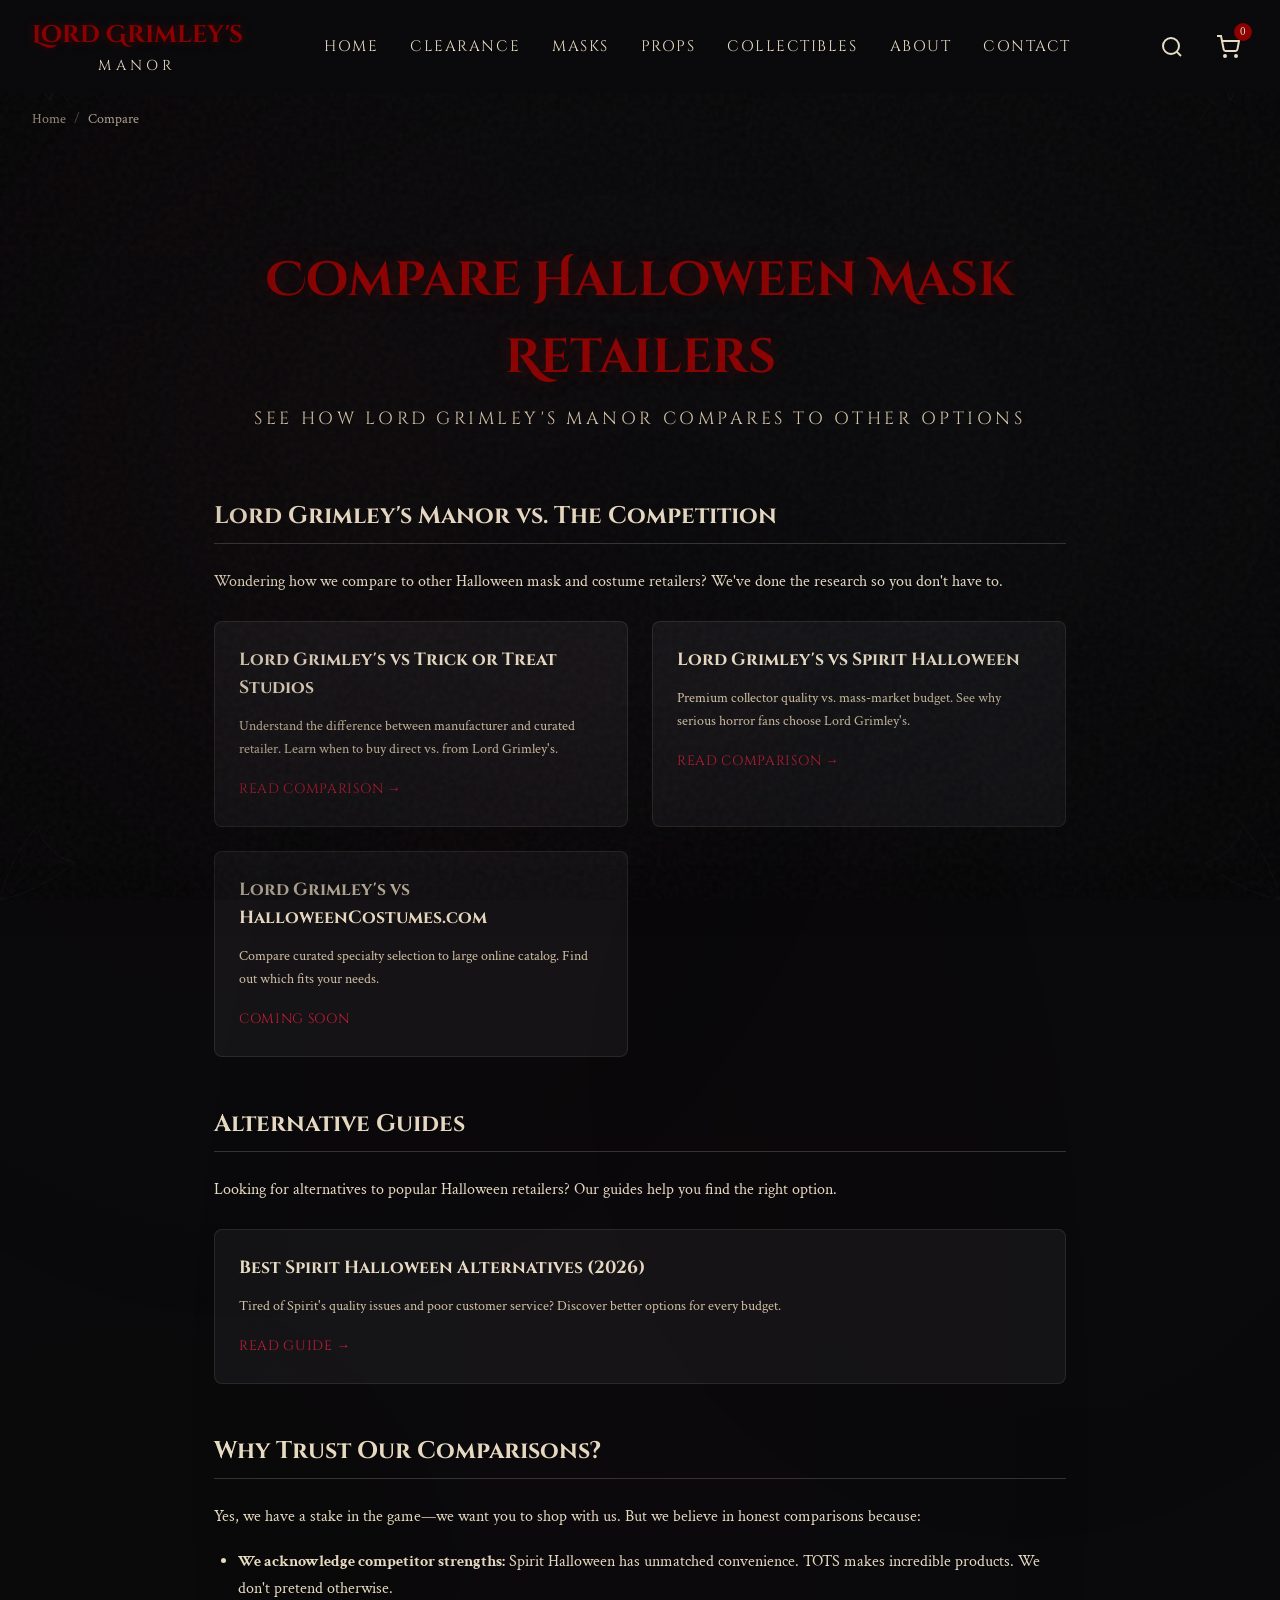
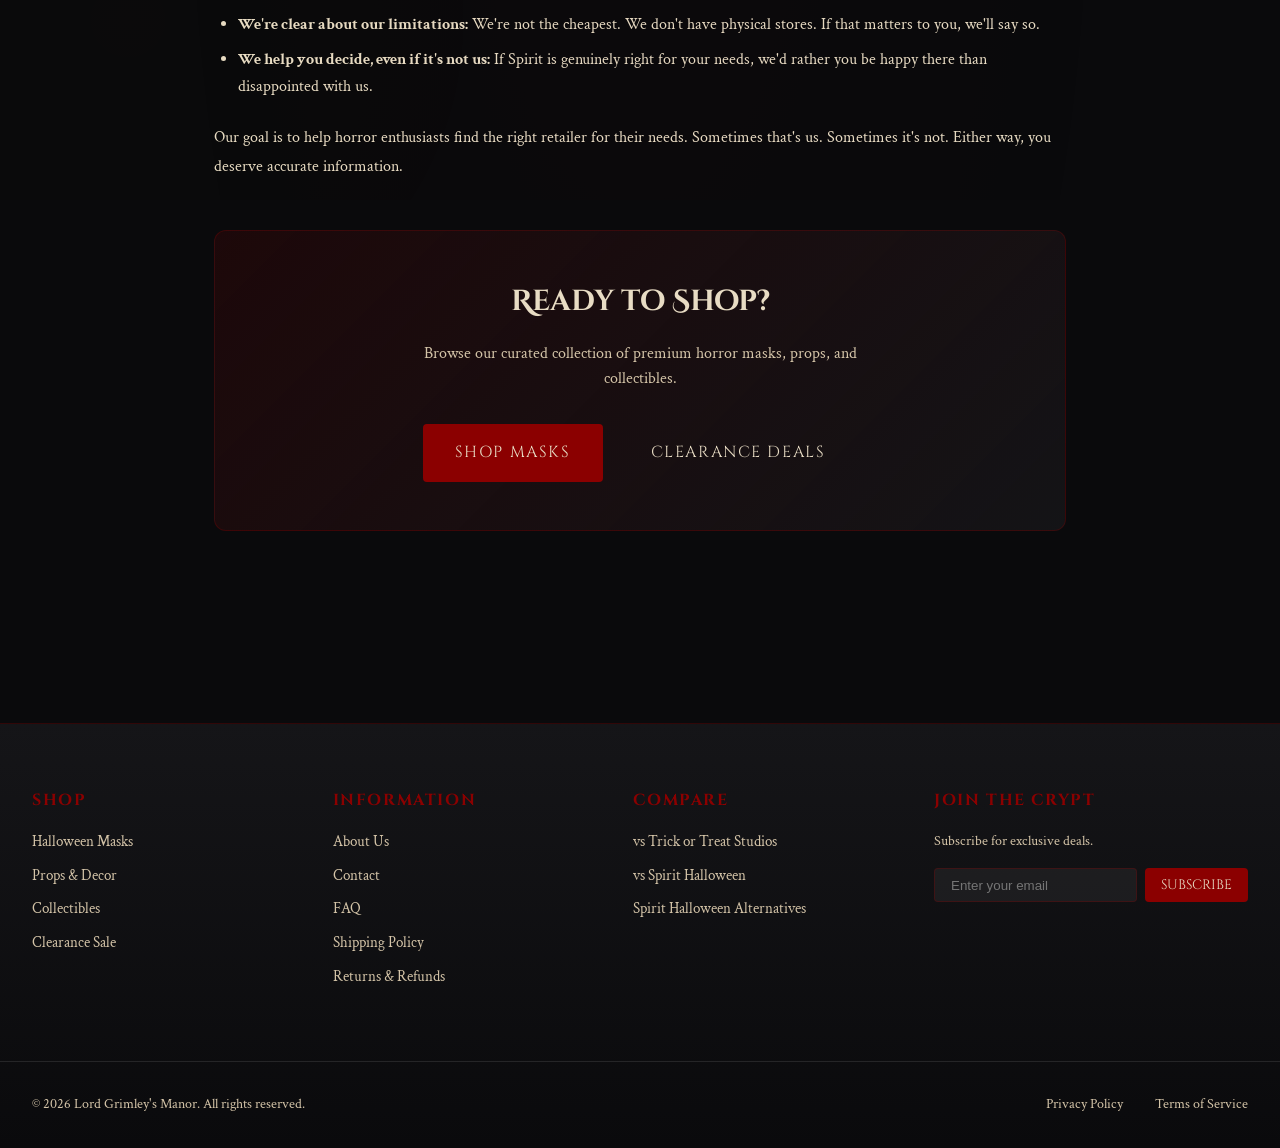
==== pages/compare/index.html @ bcb566b3 "Add competitor comparison pages and fix navigation Comparison Pages: - Lord Grimley's vs Trick or Tr" ====
<!DOCTYPE html>
<html lang="en">
<head>
  <meta charset="UTF-8">
  <meta name="viewport" content="width=device-width, initial-scale=1.0">
  <title>Compare Halloween Mask Retailers | Lord Grimley's Manor</title>
  <meta name="description" content="Compare Lord Grimley's Manor to other Halloween mask and costume retailers. See how we stack up against Spirit Halloween, Trick or Treat Studios, and more.">
  <link rel="canonical" href="https://www.lordgrimley.com/pages/compare/">

  <link rel="preconnect" href="https://fonts.googleapis.com">
  <link rel="preconnect" href="https://fonts.gstatic.com" crossorigin>
  <link href="https://fonts.googleapis.com/css2?family=Cinzel+Decorative:wght@400;700;900&family=Cinzel:wght@400;500;600;700&family=Crimson+Text:ital,wght@0,400;0,600;0,700;1,400&display=swap" rel="stylesheet">
  <link rel="stylesheet" href="../../styles.css">
  <link rel="stylesheet" href="../../effects.css">
</head>
<body>
  <!-- Header -->
  <header class="site-header">
    <div class="header-main">
      <a href="../../index.html" class="logo">
        <span class="logo-text">Lord Grimley's</span>
        <span class="logo-subtext">Manor</span>
      </a>
      <nav class="main-nav">
        <a href="../../index.html">Home</a>
        <a href="../collections.html?c=clearance-sale">Clearance</a>
        <a href="../collections.html?c=halloween-masks">Masks</a>
        <a href="../collections.html?c=props">Props</a>
        <a href="../collections.html?c=collectibles">Collectibles</a>
        <a href="../about.html">About</a>
        <a href="../contact.html">Contact</a>
      </nav>
      <div class="header-actions">
        <button class="search-toggle" aria-label="Search">
          <svg viewBox="0 0 24 24" width="24" height="24"><circle cx="11" cy="11" r="8"/><path d="m21 21-4.35-4.35"/></svg>
        </button>
        <a href="../cart.html" class="cart-link">
          <svg viewBox="0 0 24 24" width="24" height="24"><circle cx="9" cy="21" r="1"/><circle cx="20" cy="21" r="1"/><path d="M1 1h4l2.68 13.39a2 2 0 0 0 2 1.61h9.72a2 2 0 0 0 2-1.61L23 6H6"/></svg>
          <span class="cart-count">0</span>
        </a>
      </div>
    </div>
  </header>

  <!-- Breadcrumbs -->
  <nav class="breadcrumbs" aria-label="Breadcrumb">
    <ol>
      <li><a href="../../index.html">Home</a></li>
      <li>Compare</li>
    </ol>
  </nav>

  <!-- Page Content -->
  <main class="page-content">
    <article class="comparison-index-page">
      <header class="page-header">
        <h1 class="page-title">Compare Halloween Mask Retailers</h1>
        <p class="page-subtitle">See how Lord Grimley's Manor compares to other options</p>
      </header>

      <div class="comparison-index-content">
        <!-- Lord Grimley's vs Competitors -->
        <section class="comparison-section">
          <h2>Lord Grimley's Manor vs. The Competition</h2>
          <p>Wondering how we compare to other Halloween mask and costume retailers? We've done the research so you don't have to.</p>

          <div class="comparison-grid">
            <a href="lord-grimley-vs-trick-or-treat-studios.html" class="comparison-card">
              <h3>Lord Grimley's vs Trick or Treat Studios</h3>
              <p>Understand the difference between manufacturer and curated retailer. Learn when to buy direct vs. from Lord Grimley's.</p>
              <span class="comparison-card-cta">Read Comparison &rarr;</span>
            </a>

            <a href="lord-grimley-vs-spirit-halloween.html" class="comparison-card">
              <h3>Lord Grimley's vs Spirit Halloween</h3>
              <p>Premium collector quality vs. mass-market budget. See why serious horror fans choose Lord Grimley's.</p>
              <span class="comparison-card-cta">Read Comparison &rarr;</span>
            </a>

            <a href="lord-grimley-vs-halloweencostumes.html" class="comparison-card">
              <h3>Lord Grimley's vs HalloweenCostumes.com</h3>
              <p>Compare curated specialty selection to large online catalog. Find out which fits your needs.</p>
              <span class="comparison-card-cta">Coming Soon</span>
            </a>
          </div>
        </section>

        <!-- Alternatives Guides -->
        <section class="comparison-section">
          <h2>Alternative Guides</h2>
          <p>Looking for alternatives to popular Halloween retailers? Our guides help you find the right option.</p>

          <div class="comparison-grid">
            <a href="spirit-halloween-alternatives.html" class="comparison-card">
              <h3>Best Spirit Halloween Alternatives (2026)</h3>
              <p>Tired of Spirit's quality issues and poor customer service? Discover better options for every budget.</p>
              <span class="comparison-card-cta">Read Guide &rarr;</span>
            </a>
          </div>
        </section>

        <!-- Why Trust Our Comparisons -->
        <section class="comparison-section">
          <h2>Why Trust Our Comparisons?</h2>
          <p>Yes, we have a stake in the game—we want you to shop with us. But we believe in honest comparisons because:</p>
          <ul>
            <li><strong>We acknowledge competitor strengths:</strong> Spirit Halloween has unmatched convenience. TOTS makes incredible products. We don't pretend otherwise.</li>
            <li><strong>We're clear about our limitations:</strong> We're not the cheapest. We don't have physical stores. If that matters to you, we'll say so.</li>
            <li><strong>We help you decide, even if it's not us:</strong> If Spirit is genuinely right for your needs, we'd rather you be happy there than disappointed with us.</li>
          </ul>
          <p>Our goal is to help horror enthusiasts find the right retailer for their needs. Sometimes that's us. Sometimes it's not. Either way, you deserve accurate information.</p>
        </section>

        <!-- CTA -->
        <section class="comparison-cta">
          <h2>Ready to Shop?</h2>
          <p>Browse our curated collection of premium horror masks, props, and collectibles.</p>
          <div class="cta-buttons">
            <a href="../collections.html?c=halloween-masks" class="btn btn-primary">Shop Masks</a>
            <a href="../collections.html?c=clearance-sale" class="btn btn-secondary">Clearance Deals</a>
          </div>
        </section>
      </div>
    </article>
  </main>

  <!-- Footer -->
  <footer class="site-footer">
    <div class="footer-content">
      <div class="footer-section">
        <h3>Shop</h3>
        <ul>
          <li><a href="../collections.html?c=halloween-masks">Halloween Masks</a></li>
          <li><a href="../collections.html?c=props">Props & Decor</a></li>
          <li><a href="../collections.html?c=collectibles">Collectibles</a></li>
          <li><a href="../collections.html?c=clearance-sale">Clearance Sale</a></li>
        </ul>
      </div>
      <div class="footer-section">
        <h3>Information</h3>
        <ul>
          <li><a href="../about.html">About Us</a></li>
          <li><a href="../contact.html">Contact</a></li>
          <li><a href="../faq.html">FAQ</a></li>
          <li><a href="../shipping.html">Shipping Policy</a></li>
          <li><a href="../returns.html">Returns & Refunds</a></li>
        </ul>
      </div>
      <div class="footer-section">
        <h3>Compare</h3>
        <ul>
          <li><a href="lord-grimley-vs-trick-or-treat-studios.html">vs Trick or Treat Studios</a></li>
          <li><a href="lord-grimley-vs-spirit-halloween.html">vs Spirit Halloween</a></li>
          <li><a href="spirit-halloween-alternatives.html">Spirit Halloween Alternatives</a></li>
        </ul>
      </div>
      <div class="footer-section footer-newsletter">
        <h3>Join the Crypt</h3>
        <p>Subscribe for exclusive deals.</p>
        <form class="newsletter-form">
          <input type="email" placeholder="Enter your email" required>
          <button type="submit">Subscribe</button>
        </form>
      </div>
    </div>
    <div class="footer-bottom">
      <p>&copy; 2026 Lord Grimley's Manor. All rights reserved.</p>
      <div class="footer-links">
        <a href="../privacy.html">Privacy Policy</a>
        <a href="../terms.html">Terms of Service</a>
      </div>
    </div>
  </footer>

  <script src="../../effects.js"></script>
</body>
</html>
---- styles.css ----
/* ========================================
   LORD GRIMLEY'S MANOR - SHARED STYLES
   Shopify-ready CSS Variables & Components
   ======================================== */

:root {
  /* Brand Colors */
  --blood: #8B0000;
  --blood-bright: #C41E3A;
  --blood-dark: #5C0000;
  --bone: #E8DCC4;
  --bone-dark: #D4C4A8;
  --midnight: #0A0A0C;
  --shadow: #151518;
  --fog: rgba(232, 220, 196, 0.03);
  --candle: #FFD93D;
  --candle-glow: rgba(255, 217, 61, 0.15);
  --rust: #8B4513;
  --moss: #2D4A3E;

  /* Typography */
  --font-display: 'Cinzel Decorative', serif;
  --font-heading: 'Cinzel', serif;
  --font-body: 'Crimson Text', Georgia, serif;

  /* Spacing */
  --space-xs: 0.25rem;
  --space-sm: 0.5rem;
  --space-md: 1rem;
  --space-lg: 2rem;
  --space-xl: 4rem;

  /* Transitions */
  --transition-fast: 0.15s ease;
  --transition-base: 0.3s ease;
  --transition-slow: 0.5s ease;

  /* Shadows */
  --shadow-sm: 0 2px 4px rgba(0, 0, 0, 0.3);
  --shadow-md: 0 4px 12px rgba(0, 0, 0, 0.4);
  --shadow-lg: 0 8px 24px rgba(0, 0, 0, 0.5);
  --shadow-glow: 0 0 20px rgba(139, 0, 0, 0.3);
}

/* Reset */
*, *::before, *::after {
  margin: 0;
  padding: 0;
  box-sizing: border-box;
}

html {
  scroll-behavior: smooth;
}

body {
  font-family: var(--font-body);
  background: var(--midnight);
  color: var(--bone);
  min-height: 100vh;
  line-height: 1.6;
}

a {
  color: var(--bone);
  text-decoration: none;
  transition: color var(--transition-fast);
}

a:hover {
  color: var(--blood-bright);
}

img {
  max-width: 100%;
  height: auto;
}

/* ========================================
   HEADER
   ======================================== */
.site-header {
  position: sticky;
  top: 0;
  z-index: 1000;
  background: linear-gradient(180deg, var(--midnight) 0%, rgba(10, 10, 12, 0.95) 100%);
  backdrop-filter: blur(10px);
}

.announcement-bar {
  background: linear-gradient(90deg, var(--blood-dark), var(--blood), var(--blood-dark));
  padding: var(--space-sm) var(--space-md);
  text-align: center;
}

.announcement-bar p {
  font-size: 0.85rem;
  color: var(--bone);
  margin: 0;
}

.header-main {
  display: flex;
  align-items: center;
  justify-content: space-between;
  padding: var(--space-md) var(--space-lg);
  max-width: 1400px;
  margin: 0 auto;
}

.logo {
  display: flex;
  flex-direction: column;
  align-items: center;
  text-decoration: none;
}

.logo-text {
  font-family: var(--font-display);
  font-size: 1.5rem;
  font-weight: 700;
  color: var(--blood);
  text-shadow: 0 0 10px rgba(139, 0, 0, 0.5);
}

.logo-subtext {
  font-family: var(--font-heading);
  font-size: 0.9rem;
  color: var(--bone);
  letter-spacing: 0.3em;
  text-transform: uppercase;
}

.main-nav {
  display: flex;
  gap: var(--space-lg);
}

.main-nav a {
  font-family: var(--font-heading);
  font-size: 0.95rem;
  text-transform: uppercase;
  letter-spacing: 0.1em;
  padding: var(--space-sm) 0;
  position: relative;
}

.main-nav a::after {
  content: '';
  position: absolute;
  bottom: 0;
  left: 0;
  width: 0;
  height: 2px;
  background: var(--blood);
  transition: width var(--transition-base);
}

.main-nav a:hover::after,
.main-nav a.active::after {
  width: 100%;
}

.header-actions {
  display: flex;
  align-items: center;
  gap: var(--space-md);
}

.search-toggle,
.cart-link {
  background: none;
  border: none;
  color: var(--bone);
  cursor: pointer;
  padding: var(--space-sm);
  display: flex;
  align-items: center;
  position: relative;
}

.search-toggle svg,
.cart-link svg {
  stroke: currentColor;
  fill: none;
  stroke-width: 2;
}

.cart-count {
  position: absolute;
  top: -4px;
  right: -4px;
  background: var(--blood);
  color: var(--bone);
  font-size: 0.7rem;
  width: 18px;
  height: 18px;
  border-radius: 50%;
  display: flex;
  align-items: center;
  justify-content: center;
}

/* ========================================
   BREADCRUMBS
   ======================================== */
.breadcrumbs {
  padding: var(--space-md) var(--space-lg);
  max-width: 1400px;
  margin: 0 auto;
}

.breadcrumbs ol {
  display: flex;
  align-items: center;
  gap: var(--space-sm);
  list-style: none;
  font-size: 0.85rem;
}

.breadcrumbs li:not(:last-child)::after {
  content: '/';
  margin-left: var(--space-sm);
  color: var(--bone-dark);
  opacity: 0.5;
}

.breadcrumbs a {
  color: var(--bone-dark);
}

.breadcrumbs a:hover {
  color: var(--blood-bright);
}

/* ========================================
   PAGE CONTENT
   ======================================== */
.page-content {
  max-width: 1000px;
  margin: 0 auto;
  padding: var(--space-xl) var(--space-lg);
}

.page-header {
  text-align: center;
  margin-bottom: var(--space-xl);
}

.page-title {
  font-family: var(--font-display);
  font-size: 3rem;
  color: var(--blood);
  margin-bottom: var(--space-sm);
  text-shadow: 0 0 20px rgba(139, 0, 0, 0.3);
}

.page-subtitle {
  font-family: var(--font-heading);
  font-size: 1.1rem;
  color: var(--bone-dark);
  letter-spacing: 0.2em;
  text-transform: uppercase;
}

/* ========================================
   ABOUT PAGE
   ======================================== */
.about-hero-image {
  width: 100%;
  max-height: 400px;
  object-fit: cover;
  border-radius: 4px;
  margin-bottom: var(--space-xl);
  box-shadow: var(--shadow-lg);
}

.content-block {
  margin-bottom: var(--space-xl);
}

.content-block h2 {
  font-family: var(--font-heading);
  font-size: 1.8rem;
  color: var(--blood);
  margin-bottom: var(--space-md);
  border-bottom: 1px solid rgba(139, 0, 0, 0.3);
  padding-bottom: var(--space-sm);
}

.content-block p {
  margin-bottom: var(--space-md);
  font-size: 1.1rem;
}

.feature-list {
  list-style: none;
  padding-left: 0;
}

.feature-list li {
  padding: var(--space-sm) 0;
  padding-left: var(--space-lg);
  position: relative;
}

.feature-list li::before {
  content: '🩸';
  position: absolute;
  left: 0;
}

.manor-quote {
  font-family: var(--font-display);
  font-size: 1.5rem;
  color: var(--blood);
  text-align: center;
  padding: var(--space-lg);
  margin: var(--space-lg) 0;
  border-left: 4px solid var(--blood);
  background: rgba(139, 0, 0, 0.1);
}

.social-links {
  display: flex;
  gap: var(--space-md);
  justify-content: center;
  margin-top: var(--space-lg);
}

.social-link {
  display: flex;
  align-items: center;
  justify-content: center;
  width: 50px;
  height: 50px;
  border: 2px solid var(--blood);
  border-radius: 50%;
  transition: all var(--transition-base);
}

.social-link:hover {
  background: var(--blood);
  transform: translateY(-3px);
}

.social-link svg {
  stroke: currentColor;
  fill: none;
  stroke-width: 2;
}

/* ========================================
   CONTACT PAGE
   ======================================== */
.contact-grid {
  display: grid;
  grid-template-columns: 1fr 1.5fr;
  gap: var(--space-xl);
}

@media (max-width: 900px) {
  .contact-grid {
    grid-template-columns: 1fr;
  }
}

.info-card {
  background: rgba(255, 255, 255, 0.03);
  border: 1px solid rgba(139, 0, 0, 0.2);
  border-radius: 8px;
  padding: var(--space-lg);
  margin-bottom: var(--space-md);
  text-align: center;
}

.info-icon {
  margin-bottom: var(--space-md);
  color: var(--blood);
}

.info-icon svg {
  stroke: currentColor;
  fill: none;
  stroke-width: 1.5;
}

.info-card h3 {
  font-family: var(--font-heading);
  color: var(--bone);
  margin-bottom: var(--space-sm);
}

.info-card a {
  color: var(--blood-bright);
  font-size: 1.1rem;
}

.response-time {
  font-size: 0.85rem;
  color: var(--bone-dark);
  margin-top: var(--space-sm);
}

.hours-list {
  list-style: none;
  text-align: left;
}

.hours-list li {
  display: flex;
  justify-content: space-between;
  padding: var(--space-xs) 0;
  border-bottom: 1px solid rgba(255, 255, 255, 0.1);
}

.hours-list span {
  color: var(--bone-dark);
}

address {
  font-style: normal;
  line-height: 1.8;
}

/* Contact Form */
.contact-form-section h2 {
  font-family: var(--font-heading);
  font-size: 1.5rem;
  color: var(--blood);
  margin-bottom: var(--space-lg);
}

.contact-form {
  display: grid;
  grid-template-columns: 1fr 1fr;
  gap: var(--space-md);
}

.form-group {
  display: flex;
  flex-direction: column;
}

.form-group.full-width {
  grid-column: 1 / -1;
}

.form-group label {
  font-family: var(--font-heading);
  font-size: 0.9rem;
  margin-bottom: var(--space-xs);
  color: var(--bone);
}

.form-group input,
.form-group select,
.form-group textarea {
  background: rgba(255, 255, 255, 0.05);
  border: 1px solid rgba(139, 0, 0, 0.3);
  border-radius: 4px;
  padding: var(--space-md);
  color: var(--bone);
  font-family: var(--font-body);
  font-size: 1rem;
  transition: border-color var(--transition-fast);
}

.form-group input:focus,
.form-group select:focus,
.form-group textarea:focus {
  outline: none;
  border-color: var(--blood);
  box-shadow: 0 0 10px rgba(139, 0, 0, 0.2);
}

.form-group select {
  cursor: pointer;
}

.form-group textarea {
  resize: vertical;
  min-height: 150px;
}

/* ========================================
   BUTTONS
   ======================================== */
.btn {
  display: inline-flex;
  align-items: center;
  gap: var(--space-sm);
  padding: var(--space-md) var(--space-lg);
  border: none;
  border-radius: 4px;
  font-family: var(--font-heading);
  font-size: 1rem;
  text-transform: uppercase;
  letter-spacing: 0.1em;
  cursor: pointer;
  transition: all var(--transition-base);
}

.btn-primary {
  background: var(--blood);
  color: var(--bone);
}

.btn-primary:hover {
  background: var(--blood-bright);
  transform: translateY(-2px);
  box-shadow: var(--shadow-glow);
}

.btn-large {
  padding: var(--space-md) var(--space-xl);
  font-size: 1.1rem;
}

.btn svg {
  stroke: currentColor;
  fill: none;
  stroke-width: 2;
}

/* ========================================
   FAQ PAGE
   ======================================== */
.faq-nav {
  display: flex;
  flex-wrap: wrap;
  gap: var(--space-sm);
  justify-content: center;
  margin-bottom: var(--space-xl);
}

.faq-nav-link {
  padding: var(--space-sm) var(--space-md);
  background: rgba(139, 0, 0, 0.2);
  border-radius: 4px;
  font-family: var(--font-heading);
  font-size: 0.9rem;
  text-transform: uppercase;
}

.faq-nav-link:hover {
  background: var(--blood);
}

.faq-section {
  margin-bottom: var(--space-xl);
}

.faq-section h2 {
  font-family: var(--font-heading);
  font-size: 1.8rem;
  color: var(--blood);
  margin-bottom: var(--space-lg);
  border-bottom: 2px solid var(--blood);
  padding-bottom: var(--space-sm);
}

.faq-item {
  margin-bottom: var(--space-lg);
  padding-bottom: var(--space-lg);
  border-bottom: 1px solid rgba(255, 255, 255, 0.1);
}

.faq-item h3 {
  font-family: var(--font-heading);
  font-size: 1.2rem;
  color: var(--bone);
  margin-bottom: var(--space-md);
}

.faq-answer {
  color: var(--bone-dark);
}

.faq-answer ul,
.faq-answer ol {
  margin: var(--space-md) 0;
  padding-left: var(--space-lg);
}

.faq-answer li {
  margin-bottom: var(--space-sm);
}

.faq-cta {
  text-align: center;
  padding: var(--space-xl);
  background: rgba(139, 0, 0, 0.1);
  border-radius: 8px;
}

.faq-cta h2 {
  font-family: var(--font-heading);
  font-size: 1.5rem;
  color: var(--bone);
  margin-bottom: var(--space-md);
}

/* ========================================
   POLICY PAGES
   ======================================== */
.policy-section {
  margin-bottom: var(--space-xl);
}

.policy-section h2 {
  font-family: var(--font-heading);
  font-size: 1.5rem;
  color: var(--blood);
  margin-bottom: var(--space-md);
}

.policy-section h3 {
  font-family: var(--font-heading);
  font-size: 1.2rem;
  color: var(--bone);
  margin: var(--space-lg) 0 var(--space-sm);
}

.policy-section ul,
.policy-section ol {
  margin: var(--space-md) 0;
  padding-left: var(--space-lg);
}

.policy-section li {
  margin-bottom: var(--space-sm);
}

.highlight-box {
  background: rgba(139, 0, 0, 0.1);
  border-left: 4px solid var(--blood);
  padding: var(--space-lg);
  border-radius: 0 8px 8px 0;
}

.highlight-box ul {
  list-style: none;
  padding: 0;
}

.highlight-box li {
  padding: var(--space-sm) 0;
}

.shipping-table {
  width: 100%;
  border-collapse: collapse;
  margin: var(--space-md) 0;
}

.shipping-table th,
.shipping-table td {
  padding: var(--space-md);
  text-align: left;
  border-bottom: 1px solid rgba(255, 255, 255, 0.1);
}

.shipping-table th {
  font-family: var(--font-heading);
  color: var(--blood);
  background: rgba(139, 0, 0, 0.1);
}

.shipping-table tr:hover {
  background: rgba(255, 255, 255, 0.02);
}

.note {
  font-size: 0.9rem;
  color: var(--bone-dark);
  font-style: italic;
}

.numbered-steps {
  counter-reset: step;
  list-style: none;
  padding: 0;
}

.numbered-steps > li {
  counter-increment: step;
  position: relative;
  padding-left: 60px;
  margin-bottom: var(--space-lg);
}

.numbered-steps > li::before {
  content: counter(step);
  position: absolute;
  left: 0;
  top: 0;
  width: 40px;
  height: 40px;
  background: var(--blood);
  color: var(--bone);
  font-family: var(--font-heading);
  font-size: 1.2rem;
  display: flex;
  align-items: center;
  justify-content: center;
  border-radius: 50%;
}

.numbered-steps h3 {
  font-family: var(--font-heading);
  font-size: 1.1rem;
  color: var(--bone);
  margin-bottom: var(--space-sm);
}

/* ========================================
   COLLECTION PAGE
   ======================================== */
.collection-layout {
  display: grid;
  grid-template-columns: 260px 1fr;
  gap: var(--space-xl);
  max-width: 1400px;
  margin: 0 auto;
  padding: var(--space-lg);
}

@media (max-width: 900px) {
  .collection-layout {
    grid-template-columns: 1fr;
  }

  .collection-sidebar {
    display: none;
  }
}

.collection-sidebar {
  position: sticky;
  top: 120px;
  height: fit-content;
}

.sidebar-section {
  margin-bottom: var(--space-lg);
  padding-bottom: var(--space-lg);
  border-bottom: 1px solid rgba(255, 255, 255, 0.1);
}

.sidebar-title {
  font-family: var(--font-heading);
  font-size: 1rem;
  color: var(--blood);
  margin-bottom: var(--space-md);
  text-transform: uppercase;
  letter-spacing: 0.1em;
}

.category-list {
  list-style: none;
}

.category-link {
  display: block;
  padding: var(--space-sm) 0;
  font-size: 0.95rem;
  transition: all var(--transition-fast);
}

.category-link:hover,
.category-link.active {
  color: var(--blood-bright);
  padding-left: var(--space-sm);
}

.filter-option {
  display: flex;
  align-items: center;
  gap: var(--space-sm);
  padding: var(--space-xs) 0;
  cursor: pointer;
}

.filter-option input {
  accent-color: var(--blood);
}

/* Collection Header */
.collection-header {
  display: flex;
  justify-content: space-between;
  align-items: flex-start;
  margin-bottom: var(--space-lg);
  flex-wrap: wrap;
  gap: var(--space-md);
}

.collection-title {
  font-family: var(--font-display);
  font-size: 2.5rem;
  color: var(--blood);
  margin-bottom: var(--space-sm);
}

.collection-description {
  color: var(--bone-dark);
  max-width: 600px;
}

.collection-controls {
  display: flex;
  align-items: center;
  gap: var(--space-md);
}

.sort-control {
  display: flex;
  align-items: center;
  gap: var(--space-sm);
}

.sort-control label {
  font-size: 0.9rem;
  color: var(--bone-dark);
}

.sort-control select {
  background: rgba(255, 255, 255, 0.05);
  border: 1px solid rgba(139, 0, 0, 0.3);
  color: var(--bone);
  padding: var(--space-sm) var(--space-md);
  border-radius: 4px;
  cursor: pointer;
}

.view-toggle {
  display: flex;
  gap: var(--space-xs);
}

.view-btn {
  background: none;
  border: 1px solid rgba(255, 255, 255, 0.2);
  color: var(--bone-dark);
  padding: var(--space-sm);
  cursor: pointer;
  transition: all var(--transition-fast);
}

.view-btn:hover,
.view-btn.active {
  border-color: var(--blood);
  color: var(--blood);
}

.view-btn svg {
  stroke: currentColor;
  fill: currentColor;
}

.product-count {
  font-size: 0.9rem;
  color: var(--bone-dark);
  margin-bottom: var(--space-md);
}

/* Product Grid */
.product-grid {
  display: grid;
  grid-template-columns: repeat(auto-fill, minmax(250px, 1fr));
  gap: var(--space-lg);
}

.product-card {
  background: rgba(255, 255, 255, 0.03);
  border: 1px solid rgba(139, 0, 0, 0.2);
  border-radius: 8px;
  overflow: hidden;
  position: relative;
  transition: all var(--transition-base);
}

.product-card:hover {
  border-color: var(--blood);
  transform: translateY(-4px);
  box-shadow: var(--shadow-glow);
}

.product-badge {
  position: absolute;
  top: var(--space-sm);
  left: var(--space-sm);
  padding: var(--space-xs) var(--space-sm);
  font-family: var(--font-heading);
  font-size: 0.75rem;
  text-transform: uppercase;
  border-radius: 4px;
  z-index: 2;
}

.product-badge.sale {
  background: var(--blood);
  color: var(--bone);
}

.product-badge.featured {
  background: var(--candle);
  color: var(--midnight);
}

.product-image-wrapper {
  position: relative;
  aspect-ratio: 1;
  overflow: hidden;
}

.product-image {
  width: 100%;
  height: 100%;
  object-fit: cover;
  transition: transform var(--transition-slow);
}

.product-card:hover .product-image {
  transform: scale(1.05);
}

.product-overlay {
  position: absolute;
  inset: 0;
  background: rgba(0, 0, 0, 0.6);
  display: flex;
  align-items: center;
  justify-content: center;
  opacity: 0;
  transition: opacity var(--transition-base);
}

.product-card:hover .product-overlay {
  opacity: 1;
}

.quick-view-btn {
  background: var(--bone);
  color: var(--midnight);
  border: none;
  padding: var(--space-sm) var(--space-md);
  font-family: var(--font-heading);
  font-size: 0.85rem;
  text-transform: uppercase;
  cursor: pointer;
  transition: all var(--transition-fast);
}

.quick-view-btn:hover {
  background: var(--blood);
  color: var(--bone);
}

.product-info {
  padding: var(--space-md);
}

.product-vendor {
  font-size: 0.8rem;
  color: var(--bone-dark);
  margin-bottom: var(--space-xs);
}

.product-name {
  font-family: var(--font-heading);
  font-size: 1rem;
  color: var(--bone);
  margin-bottom: var(--space-sm);
  line-height: 1.3;
}

.product-price {
  display: flex;
  align-items: center;
  gap: var(--space-sm);
}

.price-compare {
  color: var(--bone-dark);
  text-decoration: line-through;
  font-size: 0.9rem;
}

.price-current {
  font-family: var(--font-heading);
  font-size: 1.1rem;
  color: var(--bone);
}

.price-current.sale {
  color: var(--blood-bright);
}

.add-to-cart-btn {
  width: 100%;
  padding: var(--space-md);
  background: var(--blood);
  color: var(--bone);
  border: none;
  font-family: var(--font-heading);
  font-size: 0.9rem;
  text-transform: uppercase;
  display: flex;
  align-items: center;
  justify-content: center;
  gap: var(--space-sm);
  cursor: pointer;
  transition: all var(--transition-base);
}

.add-to-cart-btn:hover {
  background: var(--blood-bright);
}

.add-to-cart-btn svg {
  stroke: currentColor;
  fill: none;
  stroke-width: 2;
}

/* ========================================
   FOOTER
   ======================================== */
.site-footer {
  background: linear-gradient(180deg, var(--shadow) 0%, var(--midnight) 100%);
  margin-top: var(--space-xl);
  border-top: 1px solid rgba(139, 0, 0, 0.3);
}

.footer-content {
  display: grid;
  grid-template-columns: repeat(4, 1fr);
  gap: var(--space-xl);
  max-width: 1400px;
  margin: 0 auto;
  padding: var(--space-xl) var(--space-lg);
}

@media (max-width: 900px) {
  .footer-content {
    grid-template-columns: repeat(2, 1fr);
  }
}

@media (max-width: 600px) {
  .footer-content {
    grid-template-columns: 1fr;
  }
}

.footer-section h3 {
  font-family: var(--font-heading);
  font-size: 1rem;
  color: var(--blood);
  margin-bottom: var(--space-md);
  text-transform: uppercase;
  letter-spacing: 0.1em;
}

.footer-section ul {
  list-style: none;
}

.footer-section li {
  margin-bottom: var(--space-sm);
}

.footer-section a {
  color: var(--bone-dark);
  font-size: 0.95rem;
}

.footer-section a:hover {
  color: var(--bone);
}

.footer-newsletter p {
  font-size: 0.9rem;
  color: var(--bone-dark);
  margin-bottom: var(--space-md);
}

.newsletter-form {
  display: flex;
  gap: var(--space-sm);
}

.newsletter-form input {
  flex: 1;
  padding: var(--space-sm) var(--space-md);
  background: rgba(255, 255, 255, 0.05);
  border: 1px solid rgba(139, 0, 0, 0.3);
  border-radius: 4px;
  color: var(--bone);
}

.newsletter-form button {
  padding: var(--space-sm) var(--space-md);
  background: var(--blood);
  color: var(--bone);
  border: none;
  border-radius: 4px;
  font-family: var(--font-heading);
  font-size: 0.85rem;
  text-transform: uppercase;
  cursor: pointer;
  transition: background var(--transition-fast);
}

.newsletter-form button:hover {
  background: var(--blood-bright);
}

.footer-bottom {
  display: flex;
  justify-content: space-between;
  align-items: center;
  padding: var(--space-lg);
  max-width: 1400px;
  margin: 0 auto;
  border-top: 1px solid rgba(255, 255, 255, 0.1);
  font-size: 0.85rem;
  color: var(--bone-dark);
}

.footer-links {
  display: flex;
  gap: var(--space-lg);
}

.footer-links a {
  color: var(--bone-dark);
}

/* ========================================
   UTILITIES
   ======================================== */
.sr-only {
  position: absolute;
  width: 1px;
  height: 1px;
  padding: 0;
  margin: -1px;
  overflow: hidden;
  clip: rect(0, 0, 0, 0);
  white-space: nowrap;
  border: 0;
}

.no-products {
  grid-column: 1 / -1;
  text-align: center;
  padding: var(--space-xl);
  color: var(--bone-dark);
}

/* ========================================
   ACCESSIBILITY
   ======================================== */

/* Skip Link */
.skip-link {
  position: absolute;
  top: -100px;
  left: 50%;
  transform: translateX(-50%);
  padding: var(--space-sm) var(--space-md);
  background: var(--blood);
  color: var(--bone);
  font-family: var(--font-heading);
  text-transform: uppercase;
  z-index: 10000;
  transition: top var(--transition-fast);
  border-radius: 0 0 4px 4px;
}

.skip-link:focus {
  top: 0;
}

/* Focus States */
a:focus-visible,
button:focus-visible,
input:focus-visible,
select:focus-visible,
textarea:focus-visible,
[tabindex]:focus-visible {
  outline: 2px solid var(--blood-bright);
  outline-offset: 2px;
}

button:focus:not(:focus-visible),
a:focus:not(:focus-visible) {
  outline: none;
}

/* High contrast focus for dark backgrounds */
.hero a:focus-visible,
.hero button:focus-visible {
  outline-color: var(--candle);
}

/* Touch optimization */
button,
a,
input,
select,
textarea {
  touch-action: manipulation;
  -webkit-tap-highlight-color: rgba(139, 0, 0, 0.3);
}

/* ========================================
   REDUCED MOTION
   ======================================== */
@media (prefers-reduced-motion: reduce) {
  *,
  *::before,
  *::after {
    animation-duration: 0.01ms !important;
    animation-iteration-count: 1 !important;
    transition-duration: 0.01ms !important;
    scroll-behavior: auto !important;
  }

  .parallax-layer,
  .fog-layer,
  .particle,
  .blood-drip,
  .scratch {
    animation: none !important;
  }
}

/* ========================================
   LOADING STATES
   ======================================== */
.btn.loading {
  position: relative;
  color: transparent;
  pointer-events: none;
}

.btn.loading::after {
  content: '';
  position: absolute;
  top: 50%;
  left: 50%;
  width: 20px;
  height: 20px;
  margin: -10px 0 0 -10px;
  border: 2px solid var(--bone);
  border-top-color: transparent;
  border-radius: 50%;
  animation: spin 0.8s linear infinite;
}

@keyframes spin {
  to { transform: rotate(360deg); }
}

/* Form validation states */
input:invalid:not(:placeholder-shown),
select:invalid:not(:placeholder-shown),
textarea:invalid:not(:placeholder-shown) {
  border-color: var(--blood-bright);
}

input:valid:not(:placeholder-shown),
select:valid,
textarea:valid:not(:placeholder-shown) {
  border-color: var(--moss);
}

/* ========================================
   COMPARISON PAGES
   ======================================== */

.comparison-page,
.comparison-index-page {
  max-width: 900px;
  margin: 0 auto;
  padding: 2rem 1.5rem 4rem;
}

.comparison-tldr {
  background: linear-gradient(135deg, rgba(139, 0, 0, 0.1), rgba(139, 0, 0, 0.05));
  border: 1px solid rgba(139, 0, 0, 0.3);
  border-radius: 8px;
  padding: 1.5rem 2rem;
  margin-bottom: 3rem;
}

.comparison-tldr h2 {
  font-family: 'Cinzel', serif;
  font-size: 1rem;
  text-transform: uppercase;
  letter-spacing: 0.1em;
  color: var(--blood-bright);
  margin-bottom: 1rem;
}

.comparison-section {
  margin-bottom: 3rem;
}

.comparison-section h2 {
  font-family: 'Cinzel', serif;
  font-size: 1.5rem;
  color: var(--bone);
  margin-bottom: 1.5rem;
  padding-bottom: 0.5rem;
  border-bottom: 1px solid rgba(232, 220, 196, 0.2);
}

.comparison-section h3 {
  font-family: 'Cinzel', serif;
  font-size: 1.2rem;
  color: var(--bone);
  margin: 2rem 0 1rem;
}

.comparison-section p {
  margin-bottom: 1rem;
  line-height: 1.8;
}

.comparison-section ul {
  margin: 1rem 0 1.5rem 1.5rem;
}

.comparison-section li {
  margin-bottom: 0.5rem;
  line-height: 1.7;
}

/* Comparison Tables */
.comparison-table-wrapper {
  overflow-x: auto;
  margin: 1.5rem 0;
}

.comparison-table {
  width: 100%;
  border-collapse: collapse;
  font-size: 0.95rem;
}

.comparison-table th,
.comparison-table td {
  padding: 1rem;
  text-align: left;
  border: 1px solid rgba(232, 220, 196, 0.15);
}

.comparison-table th {
  background: rgba(139, 0, 0, 0.2);
  font-family: 'Cinzel', serif;
  font-weight: 600;
  color: var(--bone);
}

.comparison-table td {
  background: rgba(21, 21, 24, 0.5);
}

.comparison-table tr:hover td {
  background: rgba(139, 0, 0, 0.1);
}

.comparison-table td:first-child {
  font-weight: 600;
  color: var(--bone-dark);
}

/* Verdict Box */
.comparison-verdict {
  background: rgba(45, 74, 62, 0.2);
  border-left: 3px solid var(--moss);
  padding: 1rem 1.5rem;
  margin: 1.5rem 0;
  border-radius: 0 4px 4px 0;
}

/* Alternative Cards */
.alternative-card {
  background: var(--shadow);
  border: 1px solid rgba(232, 220, 196, 0.1);
  border-radius: 8px;
  padding: 2rem;
  margin-bottom: 2rem;
}

.alternative-card h3 {
  font-family: 'Cinzel', serif;
  font-size: 1.3rem;
  color: var(--bone);
  margin: 0 0 0.5rem 0;
}

.alternative-tagline {
  color: var(--bone-dark);
  font-style: italic;
  margin-bottom: 1.5rem;
}

.alternative-details {
  margin-bottom: 1.5rem;
}

.alternative-card .btn {
  display: inline-block;
}

/* FAQ Items */
.faq-item {
  margin-bottom: 2rem;
}

.faq-item h3 {
  font-family: 'Cinzel', serif;
  font-size: 1.1rem;
  color: var(--bone);
  margin-bottom: 0.75rem;
}

.faq-item p {
  color: var(--bone-dark);
}

/* CTA Section */
.comparison-cta {
  text-align: center;
  padding: 3rem 2rem;
  background: linear-gradient(135deg, rgba(139, 0, 0, 0.15), rgba(21, 21, 24, 0.9));
  border: 1px solid rgba(139, 0, 0, 0.3);
  border-radius: 12px;
  margin-top: 3rem;
}

.comparison-cta h2 {
  font-family: 'Cinzel Decorative', serif;
  font-size: 1.8rem;
  color: var(--bone);
  margin-bottom: 1rem;
  border: none;
  padding: 0;
}

.comparison-cta p {
  color: var(--bone-dark);
  margin-bottom: 2rem;
  max-width: 500px;
  margin-left: auto;
  margin-right: auto;
}

.cta-buttons {
  display: flex;
  gap: 1rem;
  justify-content: center;
  flex-wrap: wrap;
}

/* Comparison Grid (Index Page) */
.comparison-grid {
  display: grid;
  grid-template-columns: repeat(auto-fit, minmax(280px, 1fr));
  gap: 1.5rem;
  margin-top: 1.5rem;
}

.comparison-card {
  display: block;
  text-decoration: none;
  background: var(--shadow);
  border: 1px solid rgba(232, 220, 196, 0.1);
  border-radius: 8px;
  padding: 1.5rem;
  transition: all 0.3s ease;
}

.comparison-card:hover {
  border-color: rgba(139, 0, 0, 0.4);
  transform: translateY(-2px);
  box-shadow: 0 8px 30px rgba(0, 0, 0, 0.3);
}

.comparison-card h3 {
  font-family: 'Cinzel', serif;
  font-size: 1.1rem;
  color: var(--bone);
  margin: 0 0 0.75rem 0;
}

.comparison-card p {
  color: var(--bone-dark);
  font-size: 0.9rem;
  margin-bottom: 1rem;
  line-height: 1.6;
}

.comparison-card-cta {
  color: var(--blood-bright);
  font-family: 'Cinzel', serif;
  font-size: 0.85rem;
  text-transform: uppercase;
  letter-spacing: 0.05em;
}

/* Button Variants */
.btn-tertiary {
  background: transparent;
  border: 1px solid var(--bone-dark);
  color: var(--bone-dark);
}

.btn-tertiary:hover {
  border-color: var(--bone);
  color: var(--bone);
  background: rgba(232, 220, 196, 0.1);
}

@media (max-width: 768px) {
  .comparison-table {
    font-size: 0.85rem;
  }

  .comparison-table th,
  .comparison-table td {
    padding: 0.75rem 0.5rem;
  }

  .comparison-cta {
    padding: 2rem 1rem;
  }

  .cta-buttons {
    flex-direction: column;
    align-items: center;
  }

  .cta-buttons .btn {
    width: 100%;
    max-width: 280px;
  }
}
---- effects.css ----
/* ========================================
   ZOMBIE HAND SCRATCH EFFECT
   ======================================== */
.scratch-container {
  position: fixed;
  top: 0;
  left: 0;
  width: 100%;
  height: 100%;
  pointer-events: none;
  z-index: 99990;
  overflow: hidden;
}

.scratch {
  position: absolute;
  pointer-events: none;
  opacity: 0;
  transform-origin: center;
}

.scratch svg {
  width: 100%;
  height: 100%;
}

.scratch.animate {
  animation: scratchAppear 0.8s ease-out forwards;
}

@keyframes scratchAppear {
  0% {
    opacity: 0;
    transform: scale(0.5) rotate(-10deg);
  }
  20% {
    opacity: 1;
    transform: scale(1.1) rotate(5deg);
  }
  40% {
    transform: scale(1) rotate(-2deg);
  }
  100% {
    opacity: 0;
    transform: scale(1) rotate(0deg);
  }
}

/* Zombie Hand Cursor on Click */
.cursor-zombie-hand {
  position: fixed;
  pointer-events: none;
  z-index: 99999;
  width: 60px;
  height: 60px;
  opacity: 0;
  transform: translate(-50%, -50%) rotate(-30deg);
  transition: opacity 0.1s ease;
  filter: drop-shadow(0 0 10px rgba(139, 0, 0, 0.5));
}

.cursor-zombie-hand.slashing {
  opacity: 1;
  animation: zombieSlash 0.3s ease-out forwards;
}

@keyframes zombieSlash {
  0% {
    transform: translate(-50%, -50%) rotate(-45deg) scale(0.8);
    opacity: 1;
  }
  50% {
    transform: translate(-30%, -30%) rotate(15deg) scale(1.2);
    opacity: 1;
  }
  100% {
    transform: translate(-20%, -20%) rotate(30deg) scale(1);
    opacity: 0;
  }
}

/* Blood Splatter on Scratch */
.blood-splatter {
  position: absolute;
  pointer-events: none;
  opacity: 0;
}

.blood-splatter.animate {
  animation: splatterAppear 1s ease-out forwards;
}

@keyframes splatterAppear {
  0% {
    opacity: 0;
    transform: scale(0);
  }
  20% {
    opacity: 0.8;
    transform: scale(1.2);
  }
  100% {
    opacity: 0;
    transform: scale(1);
  }
}

/* ========================================
   ENHANCED SVG BACKGROUND TEXTURES
   ======================================== */

/* Cobweb Corners */
.cobweb-corner {
  position: fixed;
  pointer-events: none;
  z-index: 5;
  opacity: 0.15;
  filter: drop-shadow(0 0 2px rgba(232, 220, 196, 0.3));
}

.cobweb-corner--tl {
  top: 0;
  left: 0;
  width: 200px;
  height: 200px;
}

.cobweb-corner--tr {
  top: 0;
  right: 0;
  width: 200px;
  height: 200px;
  transform: scaleX(-1);
}

.cobweb-corner--bl {
  bottom: 0;
  left: 0;
  width: 150px;
  height: 150px;
  transform: scaleY(-1);
}

.cobweb-corner--br {
  bottom: 0;
  right: 0;
  width: 150px;
  height: 150px;
  transform: scale(-1, -1);
}

/* Subtle Crack Texture Overlay */
.crack-texture {
  position: fixed;
  top: 0;
  left: 0;
  width: 100%;
  height: 100%;
  pointer-events: none;
  z-index: 4;
  opacity: 0.03;
  background-image: url("data:image/svg+xml,%3Csvg xmlns='http://www.w3.org/2000/svg' viewBox='0 0 400 400'%3E%3Cpath fill='none' stroke='%23E8DCC4' stroke-width='0.5' d='M50 0 L55 50 L45 100 L60 150 L40 200 M150 0 L145 40 L155 80 L140 120 L160 160 L145 200 M250 0 L260 60 L245 120 L255 180 L240 240 M350 0 L340 50 L355 100 L345 150 L360 200 M0 100 L50 95 L100 105 L150 98 L200 102 M0 250 L60 245 L120 255 L180 248 L240 252 L300 246 L360 254 L400 250 M0 350 L40 355 L80 345 L120 358 L160 342 L200 355'/%3E%3C/svg%3E");
  background-size: 400px 400px;
}

/* Dripping Effect Border */
.drip-border {
  position: fixed;
  top: 0;
  left: 0;
  width: 100%;
  height: 8px;
  pointer-events: none;
  z-index: 1000;
  background-image: url("data:image/svg+xml,%3Csvg xmlns='http://www.w3.org/2000/svg' viewBox='0 0 100 20'%3E%3Cpath fill='%238B0000' d='M0 0 L100 0 L100 5 Q95 5 95 8 Q95 15 92 18 Q90 20 88 18 Q85 12 85 8 Q85 5 80 5 Q75 5 75 8 Q75 12 73 15 Q72 18 70 15 Q68 10 68 8 Q68 5 65 5 L60 5 Q58 5 58 10 Q58 18 55 20 Q52 18 52 10 Q52 5 48 5 L40 5 Q38 5 38 8 Q38 12 36 16 Q35 20 33 16 Q31 10 31 8 Q31 5 28 5 L20 5 Q18 5 18 9 Q18 15 15 18 Q12 15 12 9 Q12 5 8 5 L0 5 Z'/%3E%3C/svg%3E");
  background-size: 100px 20px;
  background-repeat: repeat-x;
  opacity: 0.6;
}

/* Spiderweb Pattern */
.spiderweb-pattern {
  position: fixed;
  top: 0;
  left: 0;
  width: 100%;
  height: 100%;
  pointer-events: none;
  z-index: 3;
  opacity: 0.02;
  background-image: url("data:image/svg+xml,%3Csvg xmlns='http://www.w3.org/2000/svg' viewBox='0 0 200 200'%3E%3Ccircle cx='100' cy='100' r='10' fill='none' stroke='%23E8DCC4' stroke-width='0.3'/%3E%3Ccircle cx='100' cy='100' r='25' fill='none' stroke='%23E8DCC4' stroke-width='0.3'/%3E%3Ccircle cx='100' cy='100' r='45' fill='none' stroke='%23E8DCC4' stroke-width='0.3'/%3E%3Ccircle cx='100' cy='100' r='70' fill='none' stroke='%23E8DCC4' stroke-width='0.3'/%3E%3Ccircle cx='100' cy='100' r='95' fill='none' stroke='%23E8DCC4' stroke-width='0.3'/%3E%3Cline x1='100' y1='0' x2='100' y2='200' stroke='%23E8DCC4' stroke-width='0.3'/%3E%3Cline x1='0' y1='100' x2='200' y2='100' stroke='%23E8DCC4' stroke-width='0.3'/%3E%3Cline x1='15' y1='15' x2='185' y2='185' stroke='%23E8DCC4' stroke-width='0.3'/%3E%3Cline x1='185' y1='15' x2='15' y2='185' stroke='%23E8DCC4' stroke-width='0.3'/%3E%3Cline x1='50' y1='0' x2='150' y2='200' stroke='%23E8DCC4' stroke-width='0.2'/%3E%3Cline x1='150' y1='0' x2='50' y2='200' stroke='%23E8DCC4' stroke-width='0.2'/%3E%3Cline x1='0' y1='50' x2='200' y2='150' stroke='%23E8DCC4' stroke-width='0.2'/%3E%3Cline x1='0' y1='150' x2='200' y2='50' stroke='%23E8DCC4' stroke-width='0.2'/%3E%3C/svg%3E");
  background-size: 200px 200px;
}

/* Rust/Grunge Corners */
.rust-corner {
  position: fixed;
  pointer-events: none;
  z-index: 4;
  opacity: 0.1;
}

.rust-corner--tl {
  top: 0;
  left: 0;
  width: 300px;
  height: 300px;
  background: radial-gradient(ellipse at top left, rgba(139, 69, 19, 0.3) 0%, transparent 70%);
}

.rust-corner--br {
  bottom: 0;
  right: 0;
  width: 300px;
  height: 300px;
  background: radial-gradient(ellipse at bottom right, rgba(139, 69, 19, 0.3) 0%, transparent 70%);
}

/* Vignette Effect */
.vignette {
  position: fixed;
  top: 0;
  left: 0;
  width: 100%;
  height: 100%;
  pointer-events: none;
  z-index: 6;
  background: radial-gradient(ellipse at center, transparent 40%, rgba(0, 0, 0, 0.4) 100%);
}

/* Subtle Film Grain */
.film-grain {
  position: fixed;
  top: 0;
  left: 0;
  width: 100%;
  height: 100%;
  pointer-events: none;
  z-index: 7;
  opacity: 0.04;
  background-image: url("data:image/svg+xml,%3Csvg viewBox='0 0 200 200' xmlns='http://www.w3.org/2000/svg'%3E%3Cfilter id='grain'%3E%3CfeTurbulence type='fractalNoise' baseFrequency='0.8' numOctaves='4' stitchTiles='stitch'/%3E%3C/filter%3E%3Crect width='100%25' height='100%25' filter='url(%23grain)'/%3E%3C/svg%3E");
  animation: grainShift 0.5s steps(10) infinite;
}

@keyframes grainShift {
  0%, 100% { transform: translate(0, 0); }
  10% { transform: translate(-1%, -1%); }
  20% { transform: translate(1%, 1%); }
  30% { transform: translate(-1%, 1%); }
  40% { transform: translate(1%, -1%); }
  50% { transform: translate(-0.5%, 0.5%); }
  60% { transform: translate(0.5%, -0.5%); }
  70% { transform: translate(-0.5%, -0.5%); }
  80% { transform: translate(0.5%, 0.5%); }
  90% { transform: translate(0%, -1%); }
}

/* Gothic Border Pattern */
.gothic-border-top,
.gothic-border-bottom {
  position: fixed;
  left: 0;
  width: 100%;
  height: 20px;
  pointer-events: none;
  z-index: 100;
  opacity: 0.3;
  background-image: url("data:image/svg+xml,%3Csvg xmlns='http://www.w3.org/2000/svg' viewBox='0 0 100 20'%3E%3Cpath fill='%238B0000' d='M0 20 L10 20 L15 10 L20 20 L30 20 L35 10 L40 20 L50 20 L50 15 L55 10 L50 5 L50 0 L40 0 L35 10 L30 0 L20 0 L15 10 L10 0 L0 0 Z'/%3E%3Cpath fill='%238B0000' d='M50 20 L60 20 L65 10 L70 20 L80 20 L85 10 L90 20 L100 20 L100 0 L90 0 L85 10 L80 0 L70 0 L65 10 L60 0 L50 0 L50 5 L55 10 L50 15 Z'/%3E%3C/svg%3E");
  background-size: 100px 20px;
  background-repeat: repeat-x;
}

.gothic-border-top {
  top: 0;
}

.gothic-border-bottom {
  bottom: 0;
  transform: scaleY(-1);
}
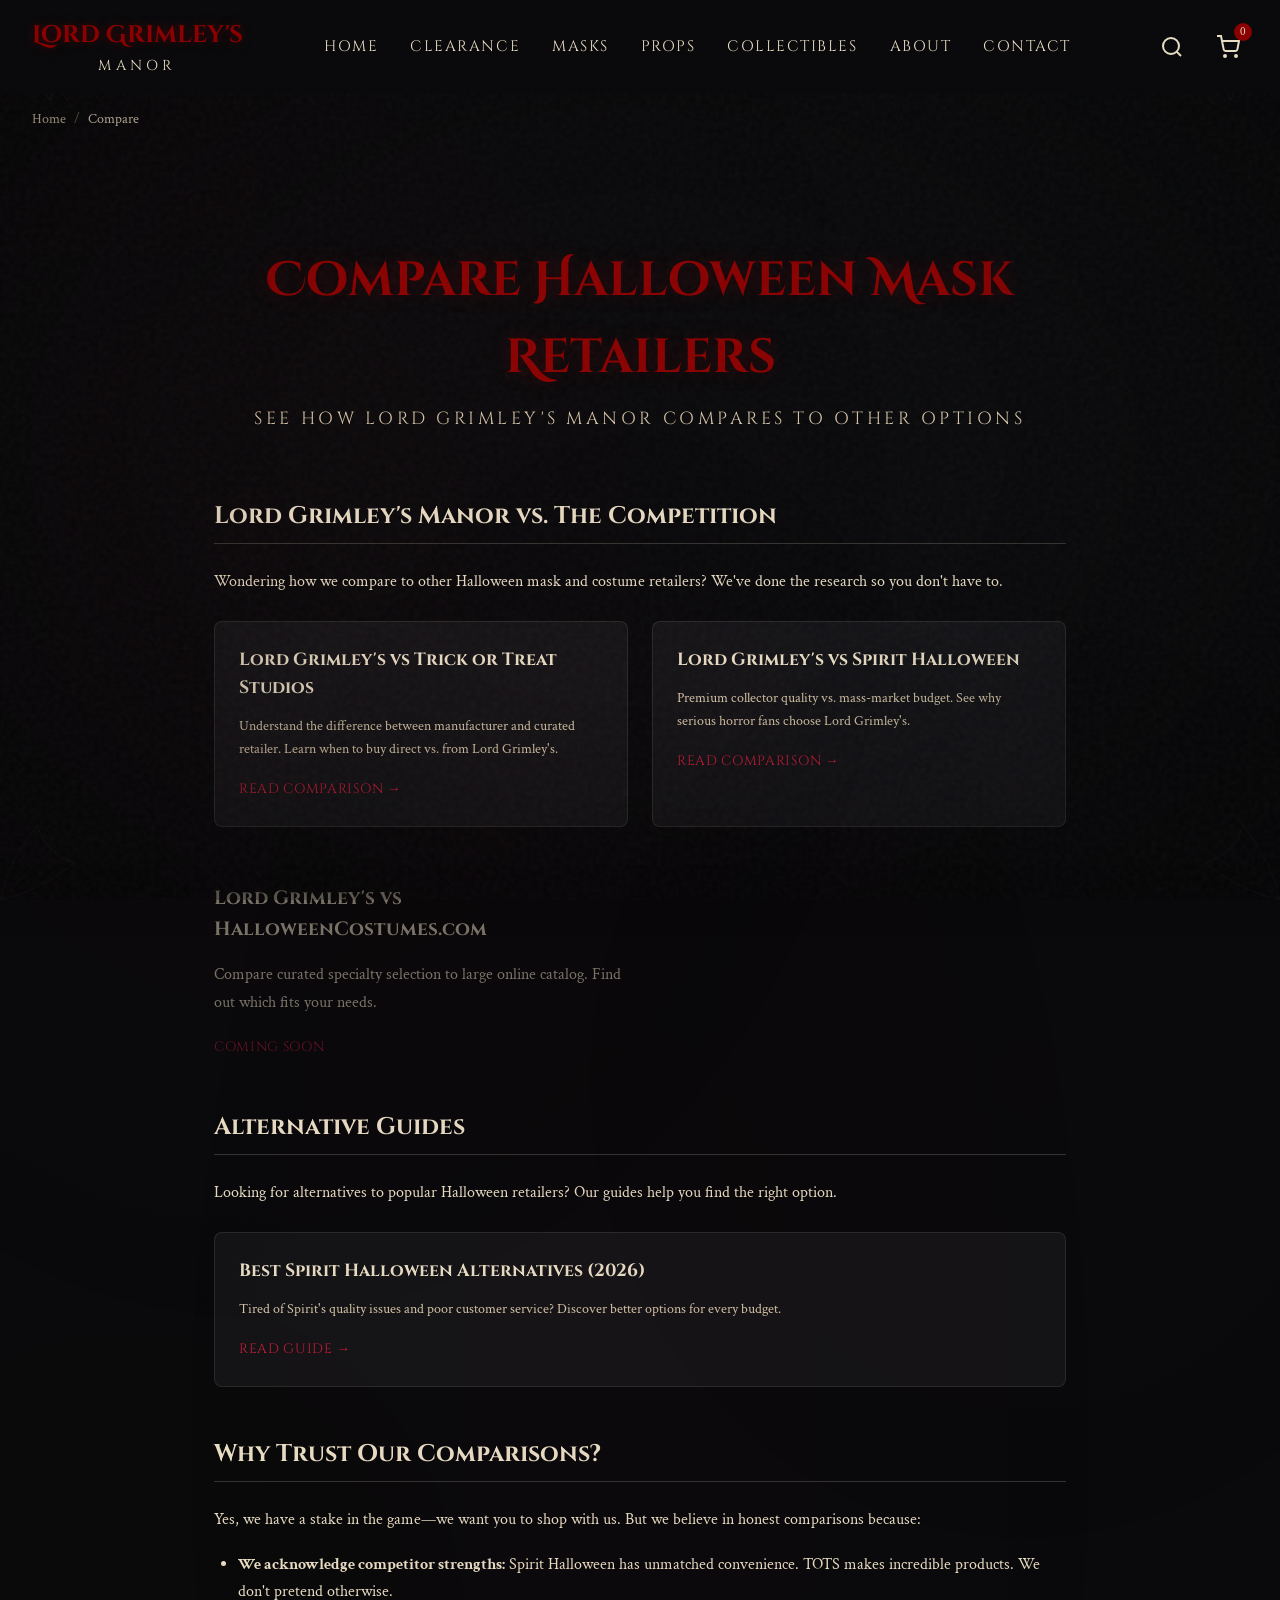
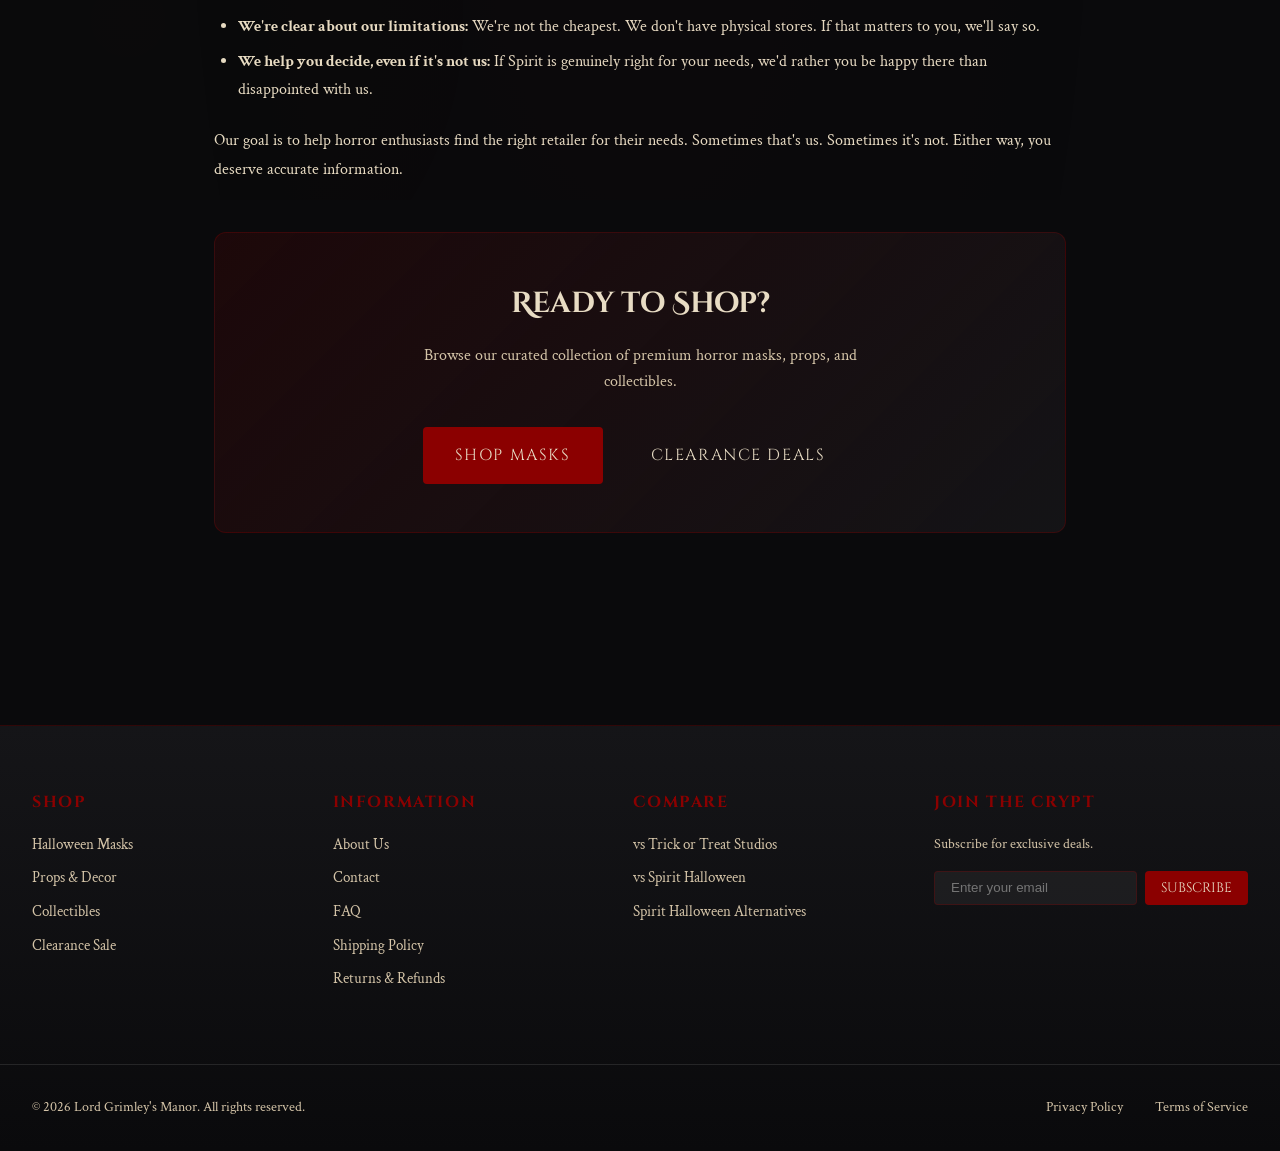
==== commit 60e3998e: "Fix all broken links and add cart page Broken Links Fixed: - Added cart.html page with empty cart st" ====
--- a/pages/compare/index.html
+++ b/pages/compare/index.html
@@ -77,7 +77,7 @@
               <span class="comparison-card-cta">Read Comparison &rarr;</span>
             </a>
 
-            <a href="lord-grimley-vs-halloweencostumes.html" class="comparison-card">
+            <a href="#" class="coming-soon" class="comparison-card">
               <h3>Lord Grimley's vs HalloweenCostumes.com</h3>
               <p>Compare curated specialty selection to large online catalog. Find out which fits your needs.</p>
               <span class="comparison-card-cta">Coming Soon</span>
--- a/styles.css
+++ b/styles.css
@@ -1552,3 +1552,143 @@
     max-width: 280px;
   }
 }
+
+/* ========================================
+   CART PAGE
+   ======================================== */
+
+.cart-page {
+  max-width: 900px;
+  margin: 0 auto;
+  padding: 2rem 1.5rem 4rem;
+}
+
+.cart-empty {
+  text-align: center;
+  padding: 4rem 2rem;
+}
+
+.cart-empty-icon {
+  color: var(--bone-dark);
+  opacity: 0.5;
+  margin-bottom: 2rem;
+}
+
+.cart-empty h2 {
+  font-family: 'Cinzel Decorative', serif;
+  font-size: 1.8rem;
+  color: var(--bone);
+  margin-bottom: 1rem;
+}
+
+.cart-empty p {
+  color: var(--bone-dark);
+  margin-bottom: 2rem;
+}
+
+.cart-items {
+  margin-bottom: 2rem;
+}
+
+.cart-item {
+  display: grid;
+  grid-template-columns: 100px 1fr auto;
+  gap: 1.5rem;
+  padding: 1.5rem;
+  background: var(--shadow);
+  border: 1px solid rgba(232, 220, 196, 0.1);
+  border-radius: 8px;
+  margin-bottom: 1rem;
+}
+
+.cart-item-image {
+  width: 100px;
+  height: 100px;
+  object-fit: cover;
+  border-radius: 4px;
+}
+
+.cart-item-details h3 {
+  font-family: 'Cinzel', serif;
+  font-size: 1.1rem;
+  color: var(--bone);
+  margin-bottom: 0.5rem;
+}
+
+.cart-item-vendor {
+  font-size: 0.85rem;
+  color: var(--bone-dark);
+  margin-bottom: 0.5rem;
+}
+
+.cart-item-price {
+  font-size: 1.1rem;
+  color: var(--blood-bright);
+}
+
+.cart-summary {
+  background: var(--shadow);
+  border: 1px solid rgba(232, 220, 196, 0.1);
+  border-radius: 8px;
+  padding: 2rem;
+}
+
+.cart-totals {
+  margin-bottom: 1.5rem;
+}
+
+.cart-subtotal,
+.cart-total {
+  display: flex;
+  justify-content: space-between;
+  padding: 0.75rem 0;
+}
+
+.cart-total {
+  font-family: 'Cinzel', serif;
+  font-size: 1.2rem;
+  border-top: 1px solid rgba(232, 220, 196, 0.2);
+  margin-top: 0.5rem;
+  padding-top: 1rem;
+}
+
+.cart-shipping-note {
+  font-size: 0.85rem;
+  color: var(--bone-dark);
+  text-align: center;
+}
+
+.btn-checkout {
+  width: 100%;
+  padding: 1rem;
+  font-size: 1.1rem;
+  margin-bottom: 1rem;
+}
+
+.cart-continue-shopping {
+  display: block;
+  text-align: center;
+  color: var(--bone-dark);
+  text-decoration: none;
+  font-size: 0.9rem;
+}
+
+.cart-continue-shopping:hover {
+  color: var(--bone);
+}
+
+/* Coming soon links */
+.coming-soon {
+  opacity: 0.5;
+  cursor: not-allowed;
+}
+
+@media (max-width: 600px) {
+  .cart-item {
+    grid-template-columns: 80px 1fr;
+  }
+
+  .cart-item-actions {
+    grid-column: span 2;
+  }
+}
